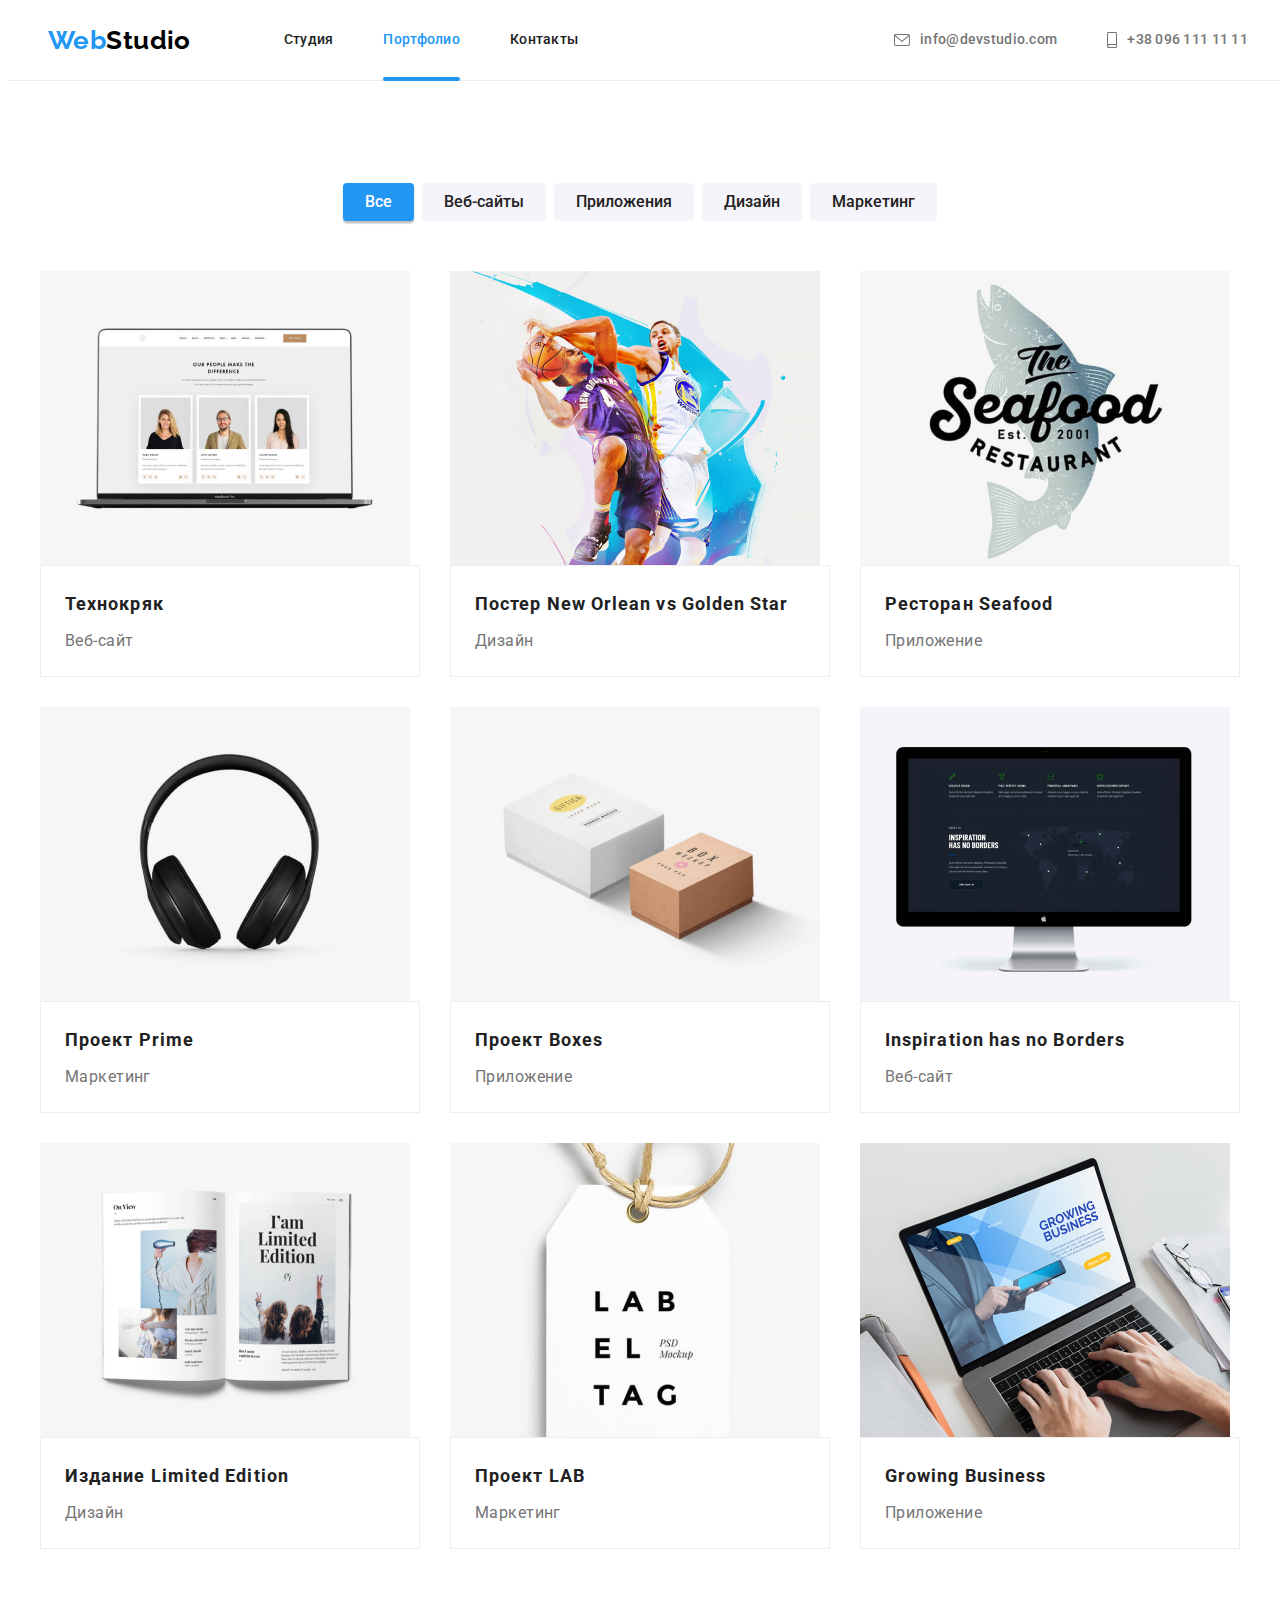
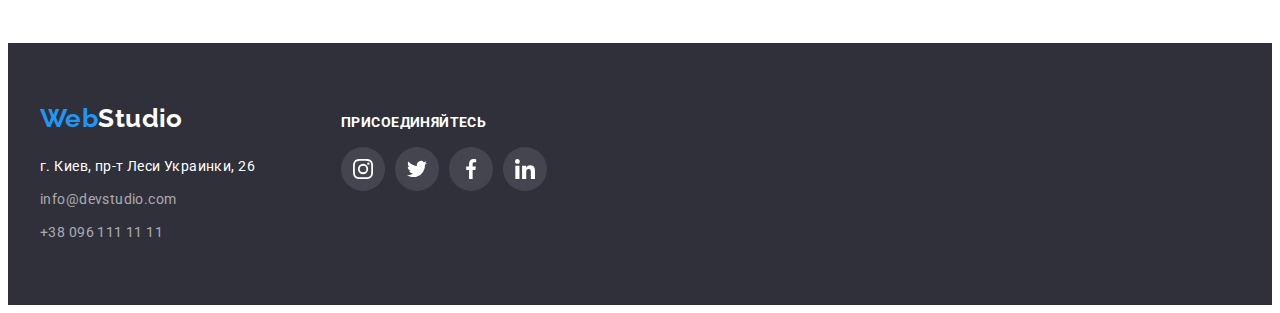
==== portfolio.html @ 2b613472 "05" ====
<!DOCTYPE html>
<html lang="ru">
<head>
    <meta charset="UTF-8">
    <meta http-equiv="X-UA-Compatible" content="IE=edge">
    <meta name="viewport" content="width=device-width, initial-scale=1.0">
    <title>Портфолио</title>
    <link rel="preconnect" href="https://fonts.googleapis.com">
    <link rel="preconnect" href="https://fonts.gstatic.com" crossorigin>
    <link href="https://fonts.googleapis.com/css2?family=Raleway:wght@700&family=Roboto:wght@400;500;700;900&display=swap"
        rel="stylesheet">
    <link rel="stylesheet" href="https://cdnjs.cloudflare.com/ajax/libs/modern-normalize/1.1.0/modern-normalize.min.css"
        integrity="sha512-wpPYUAdjBVSE4KJnH1VR1HeZfpl1ub8YT/NKx4PuQ5NmX2tKuGu6U/JRp5y+Y8XG2tV+wKQpNHVUX03MfMFn9Q=="
        crossorigin="anonymous" referrerpolicy="no-referrer">
    <link rel="stylesheet" href="./css/styles.css">
</head>
<body>
    <!-- Шапка -->
<header class="page-header">
    <div class="header-container container">
        <nav class="header-item site-nav">
            <a href="./index.html" class="site-nav-item header-logo logo">
                <span class="logo-part">Web</span>Studio
            </a>

            <ul class="site-nav-item nav-tabs list">
                <li class="nav-tabs-item"><a href="./index.html" class="nav-tab link">Студия</a></li>
                <li class="nav-tabs-item"><a href="./portfolio.html" class="nav-tab link  current">Портфолио</a></li>
                <li class="nav-tabs-item"><a href="" class="nav-tab link">Контакты</a></li>
            </ul>

        </nav>

        <ul class="header-item auth-nav list">
            <li class="auth-nav-item">
                <a href="mailto:" class="nav-auth link">
                    <svg class="auth-icon-box " width=16 height=12>
                        <use href="./images/symbol-defs.svg#icon-envelope"></use>
                    </svg>
                    info@devstudio.com
                </a>
            </li>
            <li class="auth-nav-item">
                <a href="tel:" class="nav-auth link">
                    <svg class="auth-icon-box" width=10 height=16>
                        <use href="./images/symbol-defs.svg#icon-smartphone"></use>
                    </svg>
                    +38 096 111 11 11
                </a>
            </li>
        </ul>
    </div>
</header>

    <main>
        <section class="section">
            <!-- Фільтр -->
            <div class="filter-container container">
                <ul class="filter list">
                    <li class="filter-item"><button type="button" class="filter-button current">Все</button></li>
                    <li class="filter-item"><button type="button" class="filter-button">Веб-сайты</button></li>
                    <li class="filter-item"><button type="button" class="filter-button">Приложения</button></li>
                    <li class="filter-item"><button type="button" class="filter-button">Дизайн</button></li>
                    <li class="filter-item"><button type="button" class="filter-button">Маркетинг</button></li>
                </ul>
            </div>
            <!-- Наші проекти -->
            <div class="project-container container">
                <h1 hidden class="section-title">Наши проекты</h1>

                <ul class="project-list list">
                    <li class="project-item">
                        <a href="" class="project-card link">
                            <div class="project-image">
                                <img src="./images/technocrack.jpg" class="project-card-image image"
                                    alt="макбукпро с изображением карточек трех людей" width="370">
                                <p class="project-image-overlay">Технокряк это современная площадка распространения коронавируса. Компании
                                    используют эту платформу для цифрового
                                    шпионажа и атак на защищённые сервера конкурентов.
                                </p>
                            </div>
                                                       
                            <div class="project-card-content">
                                <h2 class="project-card-title">Технокряк</h2>
                                <p class="project-card-type">Веб-сайт</p>
                            </div>
                        </a>
                    </li>
                    
                    <li class="project-item">
                        <a href="" class="project-card link">
                            <div class="project-image">
                                <img src="./images/new-orlean-vs-golden-star.jpg" class="project-card-image image"
                                    alt="баскетболист в прыжке пытается забрать мячь у другого баскетболиста" width="370">
                                <p class="project-image-overlay">
                                    – Потерял мяч – возвращайся в защиту!
                                    <br>
                                    Баскетболист:
                                    <br>
                                    – Возвращаться –
                                    плохая примета!
                                </p>
                            </div>
                            
                            <div class="project-card-content">
                                <h2 class="project-card-title">Постер New Orlean vs Golden Star</h2>
                                <p class="project-card-type">Дизайн</p>
                            </div>
                        </a>
                    </li>

                    <li class="project-item">
                        <a href="" class="project-card link">
                            <div class="project-image">
                                <img src="./images/seafood.jpg" class="project-card-image image"
                                    alt="логотип магазина сифуд на фоне выпрыгнувше из воды форели" width="370">
                            
                                <p class="project-image-overlay">
                                    Seafood - вот рыба была раньше — в воду без трусов не зайдешь!
                                </p>
                            </div>
                            
                            <div class="project-card-content">
                                <h2 class="project-card-title">Ресторан Seafood</h2>
                                <p class="project-card-type">Приложение</p>
                            </div>

                        </a>
                    </li>

                    <li class="project-item">
                        <a href="" class="project-card link">
                            <div class="project-image">
                                <img src="./images/prime.jpg" class="project-card-image image" alt="черные блютузнаушники" width="370">
                            
                                <p class="project-image-overlay">
                                    Проект Prime
                                </p>
                            </div>
                            
                            <div class="project-card-content">
                                <h2 class="project-card-title">Проект Prime</h2>
                                <p class="project-card-type">Маркетинг</p>
                            </div>
                        </a>
                    </li>

                    <li class="project-item">
                        <a href="" class="project-card link">
                            <div class="project-image">
                                <img src="./images/boxes.jpg" class="project-card-image image"
                                    alt="две коробки белая и коричневая в изометрической проекции" width="370">
                            
                                <p class="project-image-overlay">
                                    Проект Boxes
                                </p>
                            </div>

                            <div class="project-card-content">
                                <h2 class="project-card-title">Проект Boxes</h2>
                                <p class="project-card-type">Приложение</p>
                            </div>
                        </a>
                    </li>

                    <li class="project-item">
                        <a href="" class="project-card link">
                            <div class="project-image">
                                <img src="./images/inspiration-has-no-borders.jpg" class="project-card-image image"
                                    alt="черный монитор с изображением страницы сайта" width="370">
                            
                                <p class="project-image-overlay">
                                    Inspiration has no Borders
                                </p>
                            </div>
                            
                            <div class="project-card-content">
                                <h2 class="project-card-title">Inspiration has no Borders</h2>
                                <p class="project-card-type">Веб-сайт</p>
                            </div>
                        </a>
                    </li>

                    <li class="project-item">
                        <a href="" class="project-card link">
                            <div class="project-image">
                                <img src="./images/limited-edition.jpg" class="project-card-image image" alt="разворот книги" width="370">
                            
                                <p class="project-image-overlay">
                                    Издание Limited Edition
                                </p>
                            </div>

                            <div class="project-card-content">
                                <h2 class="project-card-title">Издание Limited Edition</h2>
                                <p class="project-card-type">Дизайн</p>
                            </div>
                        </a>
                    </li>

                    <li class="project-item">
                        <a href="" class="project-card link">
                            <div class="project-image">
                                <img src="./images/lab.jpg" class="project-card-image image" alt="белая бирка с надписью лаб ел таг" width="370">
                            
                                <p class="project-image-overlay">
                                    Проект LAB
                                </p>
                            </div>

                            <div class="project-card-content">
                                <h2 class="project-card-title">Проект LAB</h2>
                                <p class="project-card-type">Маркетинг</p>
                            </div>
                        </a>
                    </li>

                    <li class="project-item">
                        <a href="" class="project-card link">
                            <div class="project-image">
                                <img src="./images/growing-business.jpg" class="project-card-image image" alt="мужские руки печатающие на ноутбуке"
                                    width="370">
                            
                                <p class="project-image-overlay">
                                    Growing Business
                                </p>
                            </div>
                            
                            <div class="project-card-content">
                                <h2 class="project-card-title">Growing Business</h2>
                                <p class="project-card-type">Приложение</p>
                            </div>
                        </a>
                    </li>
                </ul>
            </div>
        </section>
    </main>
    <!-- Підвал -->
    <footer class="footer">
        <div class="container footer-containers">
            <div class="footer-address">
                <a href="./" class="footer-logo logo">
                    <span class="logo-part">Web</span>Studio
                </a>
                <address class="address">
                    г. Киев, пр-т Леси Украинки, 26
    
                    <ul class="address-list list">
                        <li class="address-item"><a href="mailto:" class="footer-auth link">info@devstudio.com</a></li>
                        <li class="address-item"><a href="tel:" class="footer-auth link">+38 096 111 11 11</a></li>
                    </ul>
                </address>
            </div>
    
            <div class="footer-links">
                <p class="title-linc text">присоединяйтесь</p>
    
                <ul class="social-links list">
                    <li class="social-link-item">
                        <a href="" class="social-link social-link-footer link">
                            <svg class="icon-box-social">
                                <use href="./images/symbol-defs.svg#icon-instagram"></use>
                            </svg>
                        </a>
                    </li>
                    <li class="social-link-item">
                        <a href="" class="social-link social-link-footer link">
                            <svg class="icon-box-social">
                                <use href="./images/symbol-defs.svg#icon-twitter"></use>
                            </svg>
                        </a>
                    </li>
                    <li class="social-link-item">
                        <a href="" class="social-link social-link-footer link">
                            <svg class="icon-box-social">
                                <use href="./images/symbol-defs.svg#icon-facebook"></use>
                            </svg>
                        </a>
                    </li>
                    <li class="social-link-item">
                        <a href="" class="social-link social-link-footer link">
                            <svg class="icon-box-social">
                                <use href="./images/symbol-defs.svg#icon-linkedin"></use>
                            </svg>
                        </a>
                    </li>
                </ul>
            </div>
    
        </div>
    
    
    </footer>

    <script>
        const { height: pageHeaderHeight } = document
            .querySelector(".page-header")
            .getBoundingClientRect();

        document.body.style.paddingTop = `${pageHeaderHeight}px`;
    </script>
</body>
</html>
---- css/styles.css ----
:root {
  --primari-text-color: #757575;
  --tittle-text-color: #212121;
  --acsent-color: #2196f3;
  --second-acsent-color: #ffffff;
  --primary-bg-color: #ffffff;
  --second-bg-color: #f5f4fa;
  --third-bg-color: #2f303a;
  --linc-fill-color: #afb1b8;
}

body {
  color: var(--primari-text-color);
  font-family: Roboto, sans-serif;
  font-weight: 400;
  font-size: 14px;
  line-height: 1.71;
  letter-spacing: 0.03em;

  background-color: var(--primary-bg-color);
}

.container {
  width: 1200px;
  margin: 0 auto;
  padding-left: 15px;
  padding-right: 15px;
}

.list {
  list-style: none;
  margin: 0;
  padding: 0;
}

.text {
  margin: 0;
}

.image {
  display: block;
  max-width: 100%;
  height: auto;
}

.link,
.logo,
.address {
  color: inherit;
  text-decoration: none;
  font-style: inherit;
  transition: 250ms color cubic-bezier(0.4, 0, 0.2, 1);
}

/* Логотип */

.logo {
  font-family: Raleway, sans-serif;
  font-weight: 700;
  font-size: 26px;
  line-height: 1.19;
}

.header-logo {
  color: #000000;
}

.logo-part,
.logo:hover {
  color: var(--acsent-color);
}

/* Навігація */

.page-header {
  z-index: 1;
  position: fixed;
  width: 100%;
  top: 0;

  display: flex;
  flex-basis: 100%;

  border-bottom: 1px solid #ececec;

  background-color: var(--primary-bg-color);
}

.header-container {
  display: flex;
  align-items: center;
}
.site-nav {
  display: flex;
  align-items: center;
}

.nav-tabs {
  display: flex;
  margin-left: 93px;
}

.nav-tab {
  color: var(--tittle-text-color);
}

.nav-tab,
.nav-auth {
  display: flex;
  padding-top: 32px;
  padding-bottom: 32px;
  align-items: center;

  font-weight: 500;
  font-size: 14px;
  line-height: 1.14;
  letter-spacing: 0.02em;
  fill: var(--primari-text-color);

  transition: 250ms color cubic-bezier(0.4, 0, 0.2, 1), 250ms fill cubic-bezier(0.4, 0, 0.2, 1);
}

.nav-tab:hover,
.nav-auth:hover,
.nav-tab:focus,
.nav-auth:focus,
.nav-tab.current {
  color: var(--acsent-color);
  fill: var(--acsent-color);
}

.nav-tab.current {
  position: relative;
}

.nav-tab.current::after {
  content: '';
  display: block;
  width: 100%;
  height: 4px;
  border-radius: 2px;
  background-color: var(--acsent-color);

  position: absolute;
  bottom: -1px;
}

.auth-nav {
  display: flex;
  margin-left: auto;
}

.nav-tabs-item:not(:first-child),
.auth-nav-item:not(:first-child) {
  margin-left: 50px;
}

.auth-icon-box {
  margin-right: 10px;
}

/* Герой */
.hero {
  max-width: 1600px;
  height: 600px;
  margin-left: auto;
  margin-right: auto;
  background-image: linear-gradient(to right, rgba(47, 48, 58, 0.4), rgba(47, 48, 58, 0.4)),
    url('../images/hero-bgi.jpg');
  background-color: #c4c4c4;
  background-repeat: no-repeat;
  background-position: center;
  background-size: auto;
}

.hero-container {
  padding-top: 200px;
  padding-bottom: 200px;

  text-align: center;
}

.hero-title {
  margin: 0;

  color: var(--second-acsent-color);
  font-weight: 900;
  font-size: 44px;
  line-height: 1.36;
  text-align: center;
  letter-spacing: 0.06em;
  text-transform: uppercase;
}

.hero-button {
  width: 200px;
  height: 50px;
  border: none;
  box-shadow: 0px 4px 4px rgba(0, 0, 0, 0.15);
  border-radius: 4px;
  margin-top: 30px;

  color: var(--second-acsent-color);
  font-family: inherit;
  font-weight: 700;
  font-size: 16px;
  line-height: 1.87;
  letter-spacing: 0.06em;

  background-color: var(--acsent-color);

  cursor: pointer;
    
  transition: 250ms background-color cubic-bezier(0.4, 0, 0.2, 1);
}

.hero-button:hover,
.hero-button:focus {
  background-color: #188ce8;
}

/* Секції */
.section {
  padding-top: 94px;
  padding-bottom: 94px;
}

.section-title {
  margin-top: 0;
  margin-bottom: 50px;

  color: var(--tittle-text-color);
  font-weight: 700;
  font-size: 36px;
  line-height: 1.17;
  text-align: center;
}

/* Наші переваги */
.section-feature {
  padding-top: 94px;
}

.feature-list {
  display: flex;
  flex-wrap: wrap;
}

.feature-list-item {
  display: block;
  width: 270px;
}

.feature-list-item:not(:first-child) {
  margin-left: 30px;
}

.feature-icon-wrapper {
  position: relative;
  display: flex;
  height: 120px;
  justify-content: center;
  align-items: center;
  margin-bottom: 30px;
  background-color: var(--second-bg-color);
}

.feature-icon-wrapper::before {
  content: '';
  position: absolute;

  width: 0%;
  height: 100%;
  right: 0;
  background-color: rgba(33, 149, 243, 0.5);
  /* opacity: 0; */
  transition: 250ms width cubic-bezier(0.4, 0, 0.2, 1);
}

.feature-icon-wrapper:hover::before {
  /* opacity: 1; */
  width: 100%;
  left: 0;
  
}
.feature-icon-box {
  width: 70px;
  height: 70px;
}

.feature-list-title {
  margin-top: 0;
  margin-bottom: 10px;

  color: var(--tittle-text-color);
  font-weight: 700;
  font-size: 14px;
  line-height: 1.14;
  text-transform: uppercase;
}

/* Чим ми займаємось */

.what_we_do-list {
  display: flex;
  flex-wrap: wrap;
  justify-content: center;
  align-items: center;
}

.what_we_do-item {
  position: relative;
}

.what_we_do-item:not(:first-child) {
  margin-left: 30px;
}

.what_we_do-item-title {
  position: absolute;
  bottom: 0;
  left: 0;
  right: 0;
  display: block;
  margin-top: 0;
  margin-bottom: 0;
  padding-top: 27px;
  padding-bottom: 27px;
  background: rgba(47, 48, 58, 0.8);

  font-weight: 700;
  font-size: 14px;
  line-height: 1.14;
  text-align: center;
  text-transform: uppercase;
  color: var(--second-acsent-color);

  opacity: 1;
  transition: 250ms opacity cubic-bezier(0.4, 0, 0.2, 1);
}

.what_we_do-item-title:hover {
  opacity: 0;
  
}

/* Наша коанда */
.team {
  background-color: var(--second-bg-color);
}

.team-list {
  display: flex;
  flex-wrap: wrap;
  justify-content: center;
  align-items: center;
}

.team-card {
  position: relative;
  box-shadow: 0px 1px 3px rgba(0, 0, 0, 0.12), 0px 1px 1px rgba(0, 0, 0, 0.14),
    0px 2px 1px rgba(0, 0, 0, 0.2);
  border-radius: 0px 0px 4px 4px;
  background-color: var(--primary-bg-color);
  perspective: 3000px;
}

.team-card:not(:first-child) {
  margin-left: 30px;
}

.team-flip {
  width: 270px;
  height: 260px;
  transform-style: preserve-3d;
}

.team-image {
  position: absolute;
  transform: rotateY(0deg);
}

.team-overlay {
  display: block;
  width: 100%;
  height: 100%;
  margin-top: 0;
  margin-bottom: 0;
  padding: 24px 64px;
  font-size: 18px;
  line-height: 1.56;
  color: var(--second-acsent-color);
  background-color: rgba(33, 150, 243, 0.9);
}

.team-card .team-image,
.team-card .team-overlay {
  transition: 500ms transform cubic-bezier(0.4, 0, 0.2, 1);
}

.team-card:hover .team-image {
  transform: rotateY(180deg);
  
}

.team-card:hover .team-overlay {
  transform: rotateY(0deg);
  
}

.team-card-content {
  padding-top: 30px;
  padding-bottom: 30px;
  text-align: center;
}

.team-card-title {
  margin-top: 0;
  margin-bottom: 10px;

  color: var(--tittle-text-color);
  font-weight: 500;
  font-size: 16px;
}

.team-card-position {
  margin: 0;

  font-size: 16px;
  line-height: 1.19;
}

.social-links {
  display: flex;
  justify-content: center;
  margin-top: 16px;
}

.social-link-item {
  width: 44px;
  height: 44px;
}

.social-link-item:not(:last-child) {
  margin-right: 10px;
}

.social-link {
  display: flex;
  justify-content: center;
  align-items: center;
  width: 100%;
  height: 100%;
  border-radius: 50%;

  fill: var(--linc-fill-color);

  transition: 250ms background-color cubic-bezier(0.4, 0, 0.2, 1),
  250ms fill cubic-bezier(0.4, 0, 0.2, 1);
}

.social-link:hover,
.social-link:focus {
  background-color: var(--acsent-color);
  fill: var(--second-acsent-color);
}

.icon-box-social {
  width: 20px;
  height: 20px;
}

/* Постійні клієнти */

.clients {
  display: flex;
  flex-wrap: wrap;
  justify-content: center;
  align-items: center;
}

.client:not(:last-child) {
  margin-right: 30px;
}

.client-link {
  display: flex;
  width: 170px;
  height: 92px;
  border: 1px solid var(--linc-fill-color);
  box-sizing: border-box;
  border-radius: 4px;
  align-items: center;
  justify-content: center;

  fill: var(--linc-fill-color);

  transition: 250ms border cubic-bezier(0.4, 0, 0.2, 1), 250ms fill cubic-bezier(0.4, 0, 0.2, 1);
}

.client-link:hover,
.client-link:focus {
  border: 1px solid var(--acsent-color);
  fill: var(--acsent-color);
}

.icon-client-box {
  width: 106px;
  height: 60px;
}

/* Підвал */

.footer {
  padding-top: 60px;
  padding-bottom: 60px;
  color: var(--second-acsent-color);

  background-color: var(--third-bg-color);
}

.footer-containers {
  display: flex;
  align-items: baseline;
}

.footer-address {
  width: 231px;
  margin-right: 70px;
}

.address {
  margin-top: 20px;
}

.address-item {
  margin-top: 9px;
}

.footer-auth {
  color: rgba(255, 255, 255, 0.6);
}

.title-linc {
  margin-top: 0;

  color: var(--second-acsent-color);
  font-weight: 700;
  font-size: 14px;
  line-height: 1.14;
  text-transform: uppercase;
}

.social-link-footer {
  fill: var(--second-acsent-color);
  background: rgba(255, 255, 255, 0.1);
}

+

/* Модальне вікно */
.backdrop {
  z-index: 10;
  position: fixed;
  top: 0;
  right: 0;
  left: 0;
  bottom: 0;

  background-color: rgba(0, 0, 0, 0.2);
  opacity: 1;

  transition: 250ms opacity cubic-bezier(0.4, 0, 0.2, 1);
}

.backdrop.is-hidden {
  opacity: 0;
  pointer-events: none;
  opacity: 0;
}

.backdrop.is-hidden .modal {
  transform: translate(-50%, -50%) scale(0.9);
}

.modal {
  position: absolute;

  top: 50%;
  left: 50%;
  width: 528px;
  height: 581px;
  transform: translate(-50%, -50%) scale(1);

  background-color: var(--primary-bg-color);
  box-shadow: 0px 1px 3px rgba(0, 0, 0, 0.12), 0px 1px 1px rgba(0, 0, 0, 0.14),
    0px 2px 1px rgba(0, 0, 0, 0.2);
  border-radius: 4px;
  opacity: 1;

  transition: 250ms transform cubic-bezier(0.4, 0, 0.2, 1),
    250ms opacity cubic-bezier(0.4, 0, 0.2, 1);
}

.button-close {
  position: absolute;
  right: 8px;
  top: 8px;
  padding: 0;
  width: 30px;
  height: 30px;
  border-color: rgba(0, 0, 0, 0.1);
  border-radius: 50%;
  background-color: inherit;
  cursor: pointer;
}

.icon-box-close {
  width: 11px;
  height: 11px;
}

/* ===============  Портфоліо ============= */

/* Фільтр */
.filter {
  display: flex;
  flex-wrap: wrap;
  justify-content: center;
  align-items: center;
}

.filter-item:not(:first-child) {
  margin-left: 8px;
}

.filter-button {
  display: block;
  padding: 6px 22px;
  border: none;
  border-radius: 4px;

  color: var(--tittle-text-color);
  font-family: inherit;
  font-weight: 500;
  font-size: 16px;
  line-height: 1.62;

  background-color: var(--second-bg-color);

  transition: 250ms box-shadow cubic-bezier(0.4, 0, 0.2, 1),
  250ms color cubic-bezier(0.4, 0, 0.2, 1), 250ms background-color cubic-bezier(0.4, 0, 0.2, 1);
}

.filter-button:hover,
.filter-button:focus,
.filter-button.current {
  box-shadow: 0px 3px 1px rgba(0, 0, 0, 0.1), 0px 1px 2px rgba(0, 0, 0, 0.08),
    0px 2px 2px rgba(0, 0, 0, 0.12);

  color: var(--second-acsent-color);

  background-color: var(--acsent-color);
}

/* Наші проекти */
.filter-container {
  padding-bottom: 16px;
}

.project-container {
  margin-top: 34px;
}

.project-list {
  display: flex;
  flex-wrap: wrap;
  margin-top: -30px;
  margin-left: -30px;
}

.project-item {
  flex-basis: calc(100% / 3 - 30px);
  margin-top: 30px;
  margin-left: 30px;

  background-color: var(--primary-bg-color);

  transition: 250ms box-shadow cubic-bezier(0.4, 0, 0.2, 1);
}

.project-card-content {
  padding: 20px 24px;
  border: 1px solid #eeeeee;
}

.project-item:hover,
.project-item:focus {
  box-shadow: 0px 1px 1px rgba(0, 0, 0, 0.12), 0px 4px 4px rgba(0, 0, 0, 0.06),
    1px 4px 6px rgba(0, 0, 0, 0.16);
}

.project-card-title {
  margin-top: 0;
  margin-bottom: 4px;

  color: var(--tittle-text-color);
  font-weight: 700;
  font-size: 18px;
  line-height: 2;
  letter-spacing: 0.06em;
}

.project-image {
  position: relative;
  overflow: hidden;
}

.project-image-overlay {
  position: absolute;
  top: 0;
  right: 0;
  width: 100%;
  height: 100%;
  transform: translateY(100%);

  transition: 250ms transform cubic-bezier(0.4, 0, 0.2, 1);

  margin-top: 0;
  margin-bottom: 0;
  padding: 63px 24px;

  font-size: 18px;
  line-height: 1.56;
  color: var(--second-acsent-color);
  background-color: rgba(33, 150, 243, 0.9);
}

.project-item:hover .project-image-overlay,
.project-item:focus .project-image-overlay {
  transform: translateY(0);
}

.project-card-type {
  margin: 0;

  font-size: 16px;
  line-height: 1.88;
}
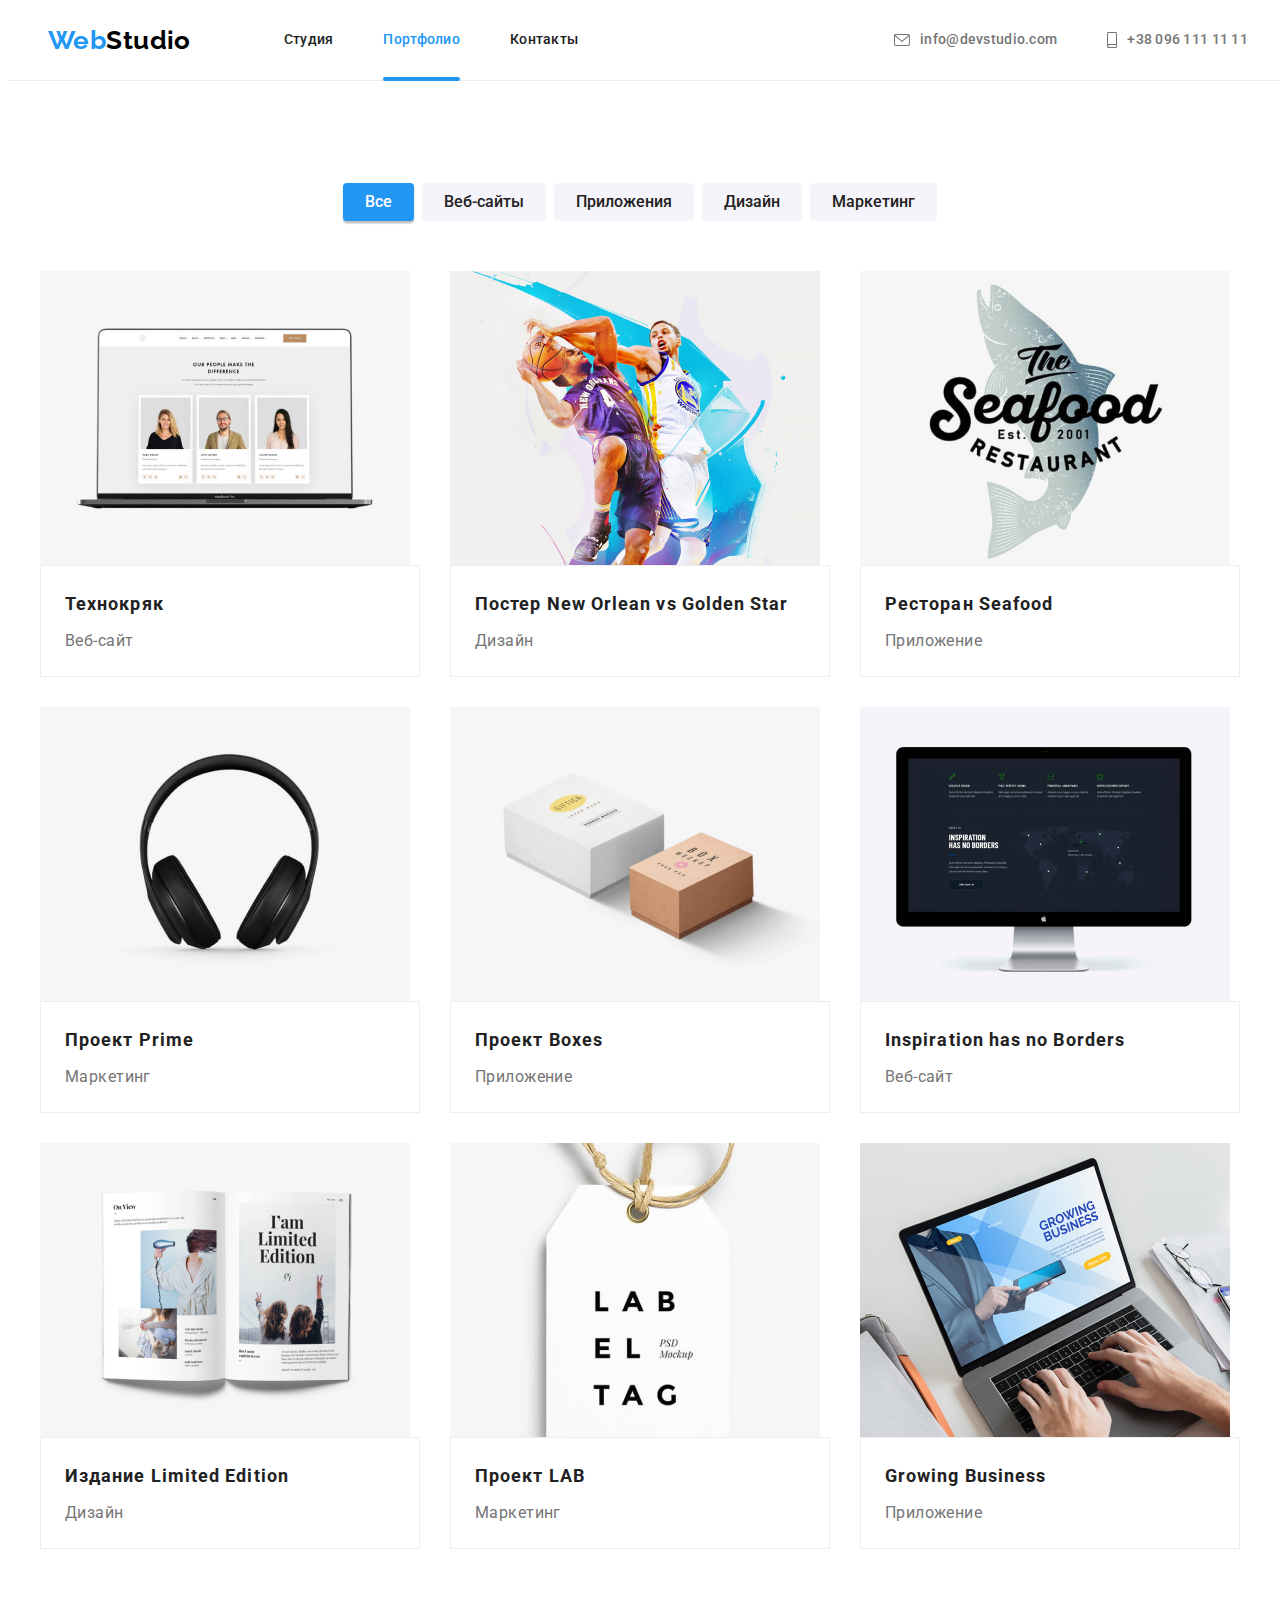
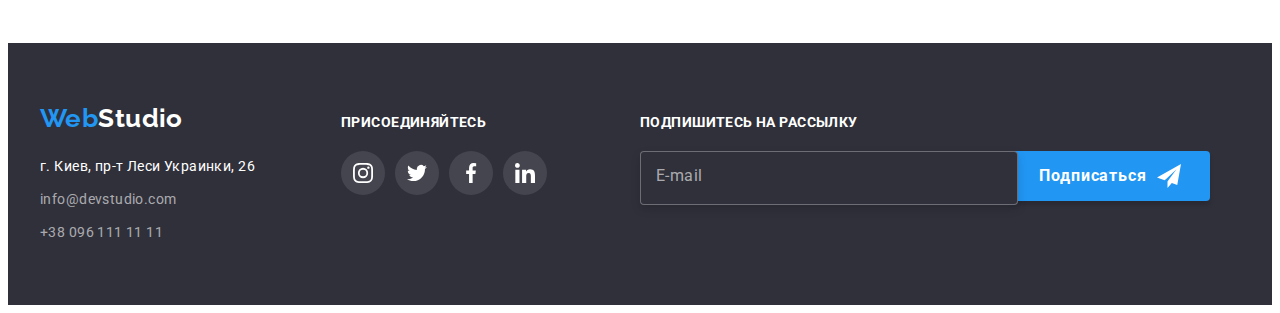
==== commit 790ec04b: "ss" ====
--- a/portfolio.html
+++ b/portfolio.html
@@ -287,7 +287,22 @@
                     </li>
                 </ul>
             </div>
-    
+
+            <div class="footer-subscribe">
+                <b class="subscribe-title text">Подпишитесь на рассылку</b>
+                <form action="#" class="subscribe-form">
+                    <label class="subscribe-box">
+                        <input type="text" class="subscribe-input" name="mail" placeholder="&nbsp;" required>
+                        <span class="subscribe-name">E-mail</span>
+                    </label>
+                    <button type="submit" class="modal-button subscribe-button">
+                        Подписаться
+                        <svg class="button-icon">
+                            <use href="./images/symbol-defs.svg#icon-send"></use>
+                        </svg>
+                    </button>
+                </form>
+            </div>
         </div>
     
     
--- a/css/styles.css
+++ b/css/styles.css
@@ -7,6 +7,8 @@
   --second-bg-color: #f5f4fa;
   --third-bg-color: #2f303a;
   --linc-fill-color: #afb1b8;
+
+  --shift: 250ms cubic-bezier(0.4, 0, 0.2, 1);
 }
 
 body {
@@ -73,7 +75,7 @@
 /* Навігація */
 
 .page-header {
-  z-index: 1;
+  z-index: 10;
   position: fixed;
   width: 100%;
   top: 0;
@@ -117,7 +119,7 @@
   letter-spacing: 0.02em;
   fill: var(--primari-text-color);
 
-  transition: 250ms color cubic-bezier(0.4, 0, 0.2, 1), 250ms fill cubic-bezier(0.4, 0, 0.2, 1);
+  transition: color var(--shift), fill var(--shift);
 }
 
 .nav-tab:hover,
@@ -192,13 +194,18 @@
   text-transform: uppercase;
 }
 
-.hero-button {
+.modal-button {
+  display: flex;
   width: 200px;
   height: 50px;
   border: none;
   box-shadow: 0px 4px 4px rgba(0, 0, 0, 0.15);
   border-radius: 4px;
-  margin-top: 30px;
+  margin-left: auto;
+  margin-right: auto;
+  
+  justify-content: center;
+  align-items: center;
 
   color: var(--second-acsent-color);
   font-family: inherit;
@@ -211,11 +218,15 @@
 
   cursor: pointer;
     
-  transition: 250ms background-color cubic-bezier(0.4, 0, 0.2, 1);
-}
-
-.hero-button:hover,
-.hero-button:focus {
+  transition: background-color var(--shift)
+}
+
+.hero-button {
+  margin-top: 30px;
+}
+
+.modal-button:hover,
+.modal-button:focus {
   background-color: #188ce8;
 }
 
@@ -272,18 +283,18 @@
   width: 0%;
   height: 100%;
   right: 0;
-  background-color: rgba(33, 149, 243, 0.5);
-  /* opacity: 0; */
-  transition: 250ms width cubic-bezier(0.4, 0, 0.2, 1);
+  background-color: rgba(33, 149, 243, 0.9);
+    
+  transition: width var(--shift);
 }
 
 .feature-icon-wrapper:hover::before {
-  /* opacity: 1; */
   width: 100%;
   left: 0;
   
-}
+} 
 .feature-icon-box {
+  z-index: 1;
   width: 70px;
   height: 70px;
 }
@@ -336,7 +347,7 @@
   color: var(--second-acsent-color);
 
   opacity: 1;
-  transition: 250ms opacity cubic-bezier(0.4, 0, 0.2, 1);
+  transition: opacity var(--shift);
 }
 
 .what_we_do-item-title:hover {
@@ -381,6 +392,7 @@
 }
 
 .team-overlay {
+  transform: rotateY(-180deg);
   display: block;
   width: 100%;
   height: 100%;
@@ -393,20 +405,21 @@
   background-color: rgba(33, 150, 243, 0.9);
 }
 
-.team-card .team-image,
-.team-card .team-overlay {
-  transition: 500ms transform cubic-bezier(0.4, 0, 0.2, 1);
+
+.team-flip .team-image,
+.team-flip .team-overlay {
+  transition: transform var(--shift);
 }
 
 .team-card:hover .team-image {
-  transform: rotateY(180deg);
   
 }
 
-.team-card:hover .team-overlay {
+/*.team-card:hover .team-overlay {
   transform: rotateY(0deg);
-  
-}
+
+}
+*/
 
 .team-card-content {
   padding-top: 30px;
@@ -455,8 +468,7 @@
 
   fill: var(--linc-fill-color);
 
-  transition: 250ms background-color cubic-bezier(0.4, 0, 0.2, 1),
-  250ms fill cubic-bezier(0.4, 0, 0.2, 1);
+  transition: background-color var(--shift), fill var(--shift);
 }
 
 .social-link:hover,
@@ -495,7 +507,7 @@
 
   fill: var(--linc-fill-color);
 
-  transition: 250ms border cubic-bezier(0.4, 0, 0.2, 1), 250ms fill cubic-bezier(0.4, 0, 0.2, 1);
+  transition: border var(--shift), fill var(--shift);
 }
 
 .client-link:hover,
@@ -541,8 +553,15 @@
   color: rgba(255, 255, 255, 0.6);
 }
 
-.title-linc {
+.footer-links {
+  margin-right: 93px;
+}
+
+.title-linc,
+.subscribe-title {
+  display: block;
   margin-top: 0;
+  margin-bottom: 20px;
 
   color: var(--second-acsent-color);
   font-weight: 700;
@@ -556,7 +575,71 @@
   background: rgba(255, 255, 255, 0.1);
 }
 
-+
+.subscribe-form {
+  display: flex;
+  width: 570px;
+}
+
+.subscribe-box {
+  position: relative;
+  display: block;
+  width: 358px;
+  height: 50px;
+  margin-right: 12px;
+}
+
+.subscribe-name {
+  z-index: 1;
+  position: absolute;
+  top: 50%;
+  left: 16px;
+  transform: translateY(-50%);
+
+  display: block;
+
+  font-size: 16px;
+  line-height: 1.25;
+  letter-spacing: 0.03em;
+  color: rgba(255, 255, 255, 0.6);
+}
+
+.subscribe-input {
+  display: block;
+  width: 100%;
+  height: 100%;
+  padding-left: 16px;
+
+  border: 1px solid rgba(255, 255, 255, 0.3);
+  filter: drop-shadow(0px 4px 4px rgba(0, 0, 0, 0.15));
+  border-radius: 4px;
+
+  color: var(--second-acsent-color);
+  background-color: var(--third-bg-color);
+}
+
+
+.subscribe-input:focus+.subscribe-name {
+  transform: translate(calc(-100% - 32px), -50%);
+  transition: 250ms cubic-bezier(0.4, 0, 0.2, 1);
+}
+
+.subscribe-input:not(:focus)+.subscribe-name {
+  transition: 250ms cubic-bezier(0.4, 0, 0.2, 1);
+}
+
+.subscribe-input:not(:placeholder-shown)+.subscribe-name {
+  transform: translate(calc(-100% - 32px), -50%);
+  transition: 250ms cubic-bezier(0.4, 0, 0.2, 1);  
+}
+
+
+.button-icon {
+  width: 24px;
+  height: 24px;
+  margin-left: 10px;
+
+  fill: var(--second-acsent-color);
+}
 
 /* Модальне вікно */
 .backdrop {
@@ -570,7 +653,7 @@
   background-color: rgba(0, 0, 0, 0.2);
   opacity: 1;
 
-  transition: 250ms opacity cubic-bezier(0.4, 0, 0.2, 1);
+  transition: opacity var(--shift);
 }
 
 .backdrop.is-hidden {
@@ -584,7 +667,9 @@
 }
 
 .modal {
+  z-index: 20;
   position: absolute;
+  padding: 40px;
 
   top: 50%;
   left: 50%;
@@ -598,15 +683,17 @@
   border-radius: 4px;
   opacity: 1;
 
-  transition: 250ms transform cubic-bezier(0.4, 0, 0.2, 1),
-    250ms opacity cubic-bezier(0.4, 0, 0.2, 1);
+  transition: transform var(--shift), opacity var(--shift);
 }
 
 .button-close {
   position: absolute;
   right: 8px;
   top: 8px;
+  display: flex;
   padding: 0;
+  align-items: center;
+  justify-content: center;
   width: 30px;
   height: 30px;
   border-color: rgba(0, 0, 0, 0.1);
@@ -620,6 +707,150 @@
   height: 11px;
 }
 
+.form {
+  display: flex;
+  flex-wrap: wrap;
+}
+
+.form--title {
+  display: block;
+  margin: 0 auto;
+  margin-bottom: 12px;
+
+  text-align: center;
+  font-weight: 700;
+  font-size: 20px;
+  line-height: 1.15;
+  color: var(--tittle-text-color);
+}
+
+.form--input-box {
+  position: relative;
+  width: 100%;
+  display: block;
+
+  font-size: 12px;
+  line-height: 1.17;
+  letter-spacing: 0.01em;
+}
+
+.form--input-box+.form--input-box {
+  margin-top: 10px;
+}
+
+.form--input,
+.form--message {
+  display: block;
+  height: 40px;
+  width: 100%;
+
+  padding-left: 42px;
+  border: 1px solid;
+  border-color: rgba(33, 33, 33, 0.2);
+  fill: var(--tittle-text-color);
+
+  border-radius: 4px;
+
+  transform: fill var(--shift), border-color var(--shift);
+}
+
+.form--input:hover,
+.form--input:focus,
+.form--message:hover,
+.form--message:focus {
+  outline-color: var(--acsent-color);
+
+  border-color: var(--acsent-color);
+}
+
+.form--input:hover+.form--icon,
+.form--input:focus+.form--icon {
+  fill: var(--acsent-color);
+}
+
+.form--message {
+  height: 120px;
+  resize: none;
+  padding: 12px 16px;
+}
+
+.form--name {
+  display: block;
+  margin-bottom: 4px;
+}
+
+.form--message::placeholder {
+  line-height: 1.14x;
+  letter-spacing: 0.01em;
+
+  color: rgba(117, 117, 117, 0.5);
+}
+
+.form--icon {
+  position: absolute;
+  left: 12px;
+  bottom: 11px;
+  display: block;
+  width: 18px;
+  height: 18px;
+
+  fill: var(--tittle-text-color);
+}
+
+.form--policy {
+  display: inline-flex;
+  align-items: center;
+  margin: 0 auto;
+  margin-top: 20px;
+}
+
+.form--policy-checkbox {
+  position: absolute;
+  width: 1px;
+  height: 1px;
+  margin: -1px;
+  border: 0;
+  padding: 0;
+  clip: rect(0 0 0 0);
+  overflow: hidden;
+}
+
+.check-icon {
+  margin-right: 7px;
+
+  border: 2px solid;
+  border-radius: 2px;
+  border-color: #000000;
+  width: 16px;
+  height: 15px;
+  fill: #fff;
+
+  transition: fill var(--shift), border var(--shift);
+}
+
+.form--policy-checkbox:checked+.check-icon {
+  border: 0px;
+  fill: var(--acsent-color);
+}
+
+.form--policy-checkbox:focus+.check-icon {
+  border-color: var(--acsent-color);
+}
+
+.form--policy-checkbox:checked:focus+.check-icon {
+  outline: 1px solid;
+  outline-color: var(--tittle-text-color);
+}
+
+.form--policy-link {
+  text-decoration-line: underline;
+  color: var(--acsent-color);
+}
+
+.submit-button {
+  margin-top: 30px;
+}
+
 /* ===============  Портфоліо ============= */
 
 /* Фільтр */
@@ -648,8 +879,7 @@
 
   background-color: var(--second-bg-color);
 
-  transition: 250ms box-shadow cubic-bezier(0.4, 0, 0.2, 1),
-  250ms color cubic-bezier(0.4, 0, 0.2, 1), 250ms background-color cubic-bezier(0.4, 0, 0.2, 1);
+  transition: box-shadow var(--shift), color var(--shift), background-color var(--shift);
 }
 
 .filter-button:hover,
@@ -686,7 +916,7 @@
 
   background-color: var(--primary-bg-color);
 
-  transition: 250ms box-shadow cubic-bezier(0.4, 0, 0.2, 1);
+  transition: box-shadow var(--shift);
 }
 
 .project-card-content {
@@ -721,14 +951,15 @@
   top: 0;
   right: 0;
   width: 100%;
-  height: 100%;
+  height: 101%;
   transform: translateY(100%);
 
-  transition: 250ms transform cubic-bezier(0.4, 0, 0.2, 1);
+  transition: transform var(--shift);
 
   margin-top: 0;
   margin-bottom: 0;
   padding: 63px 24px;
+  
 
   font-size: 18px;
   line-height: 1.56;
@@ -738,7 +969,7 @@
 
 .project-item:hover .project-image-overlay,
 .project-item:focus .project-image-overlay {
-  transform: translateY(0);
+  transform: translateY(0%);
 }
 
 .project-card-type {
